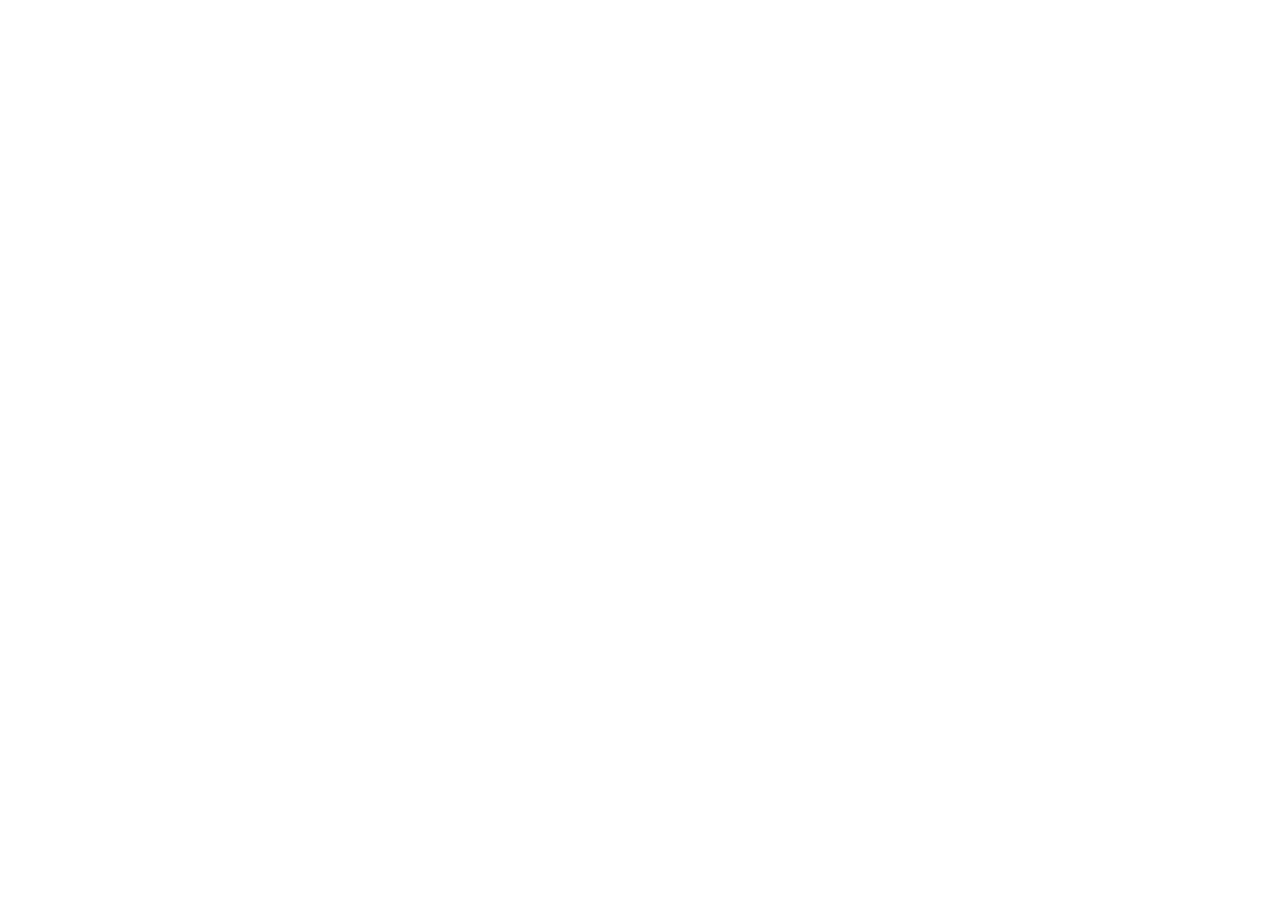
==== index.html @ 316b4f12 "Add prototype page shell, manifest, icon and README Co-Authored-By: Claude Opus 5.5 <noreply@anthrop" ====
<!doctype html>
<html lang="en">
<head>
<meta charset="utf-8">
<meta name="viewport" content="width=device-width, initial-scale=1, viewport-fit=cover">
<meta name="theme-color" content="#15171A">
<meta name="apple-mobile-web-app-capable" content="yes">
<meta name="apple-mobile-web-app-title" content="Porchlight">
<title>Porchlight — prototype</title>
<link rel="manifest" href="manifest.webmanifest">
<link rel="icon" href="icon.svg" type="image/svg+xml">
<link rel="preconnect" href="https://fonts.googleapis.com">
<link rel="stylesheet" href="https://fonts.googleapis.com/css2?family=Inter:wght@400;500;600;700&family=Space+Grotesk:wght@500;600;700&display=swap">
<link rel="stylesheet" href="styles.css">
</head>
<body>
<div id="app" aria-live="polite"></div>
<noscript>This prototype needs JavaScript turned on.</noscript>
<script src="app.js"></script>
</body>
</html>
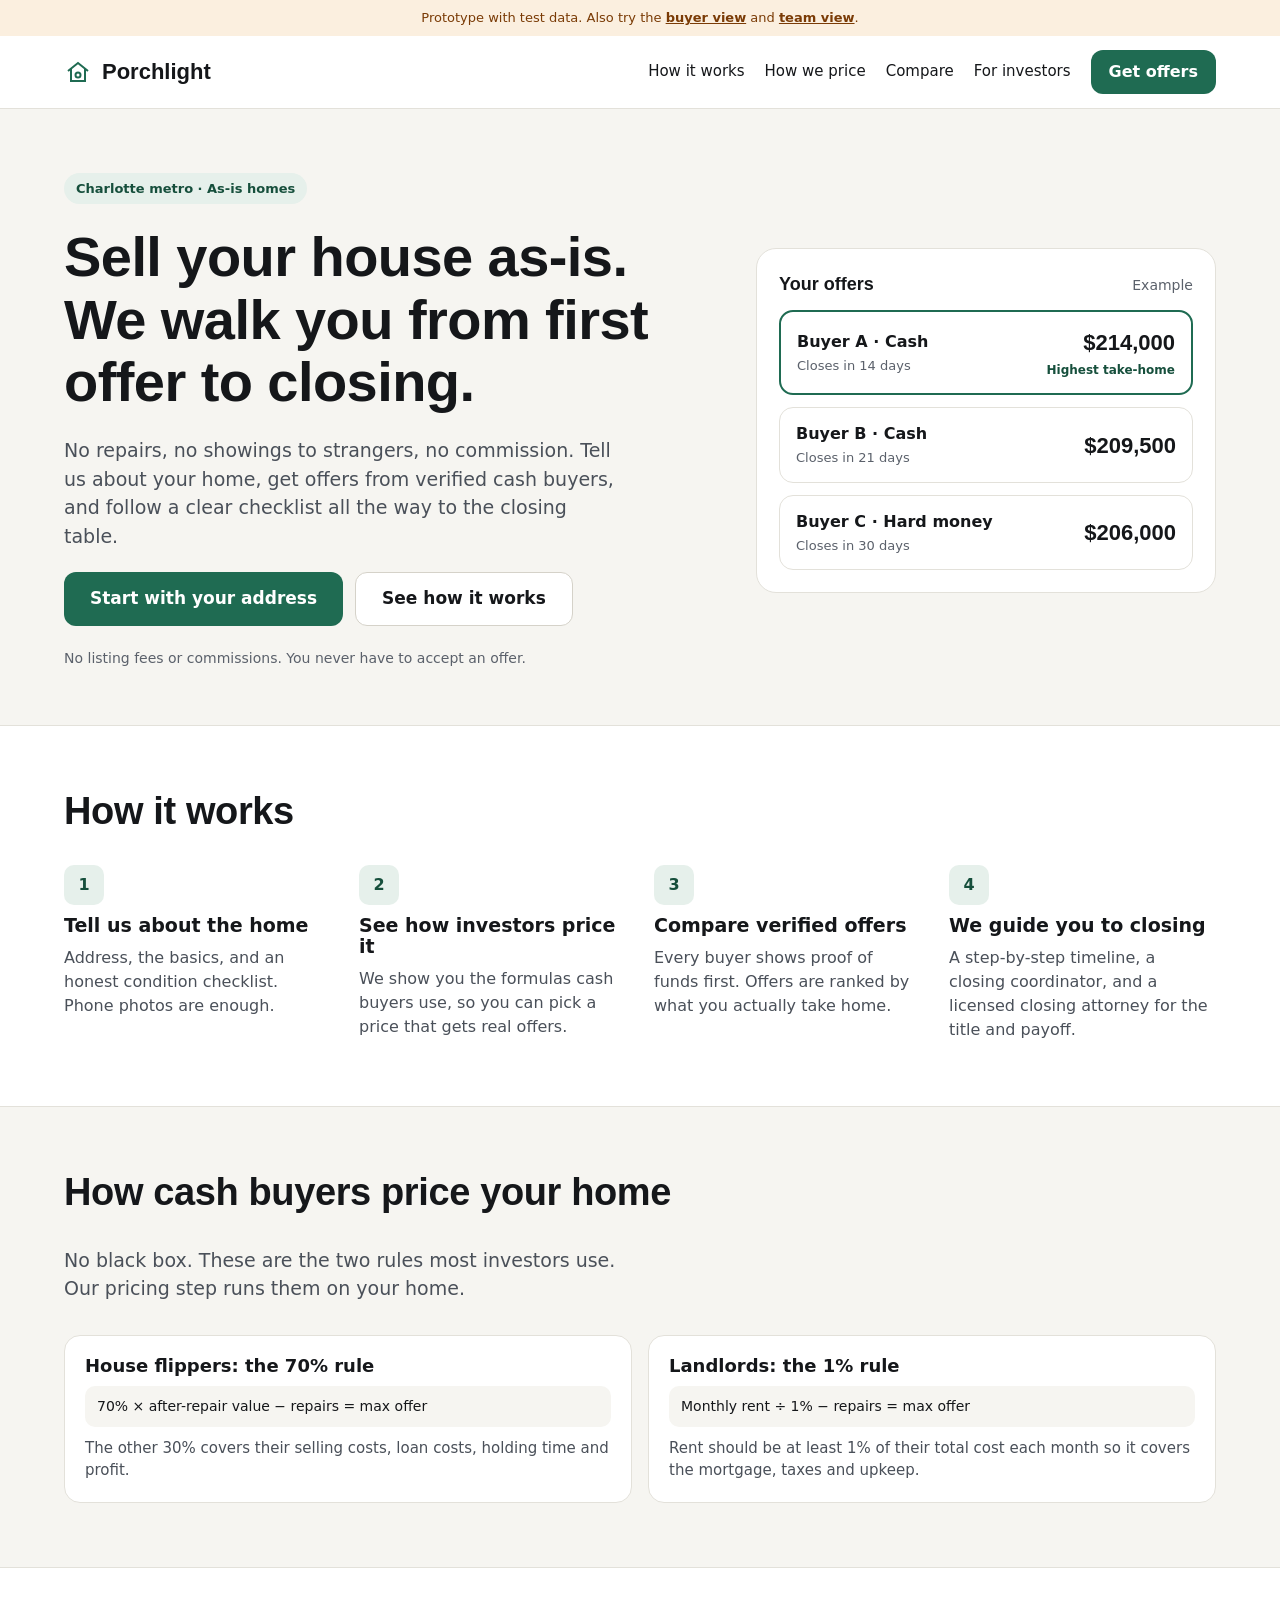
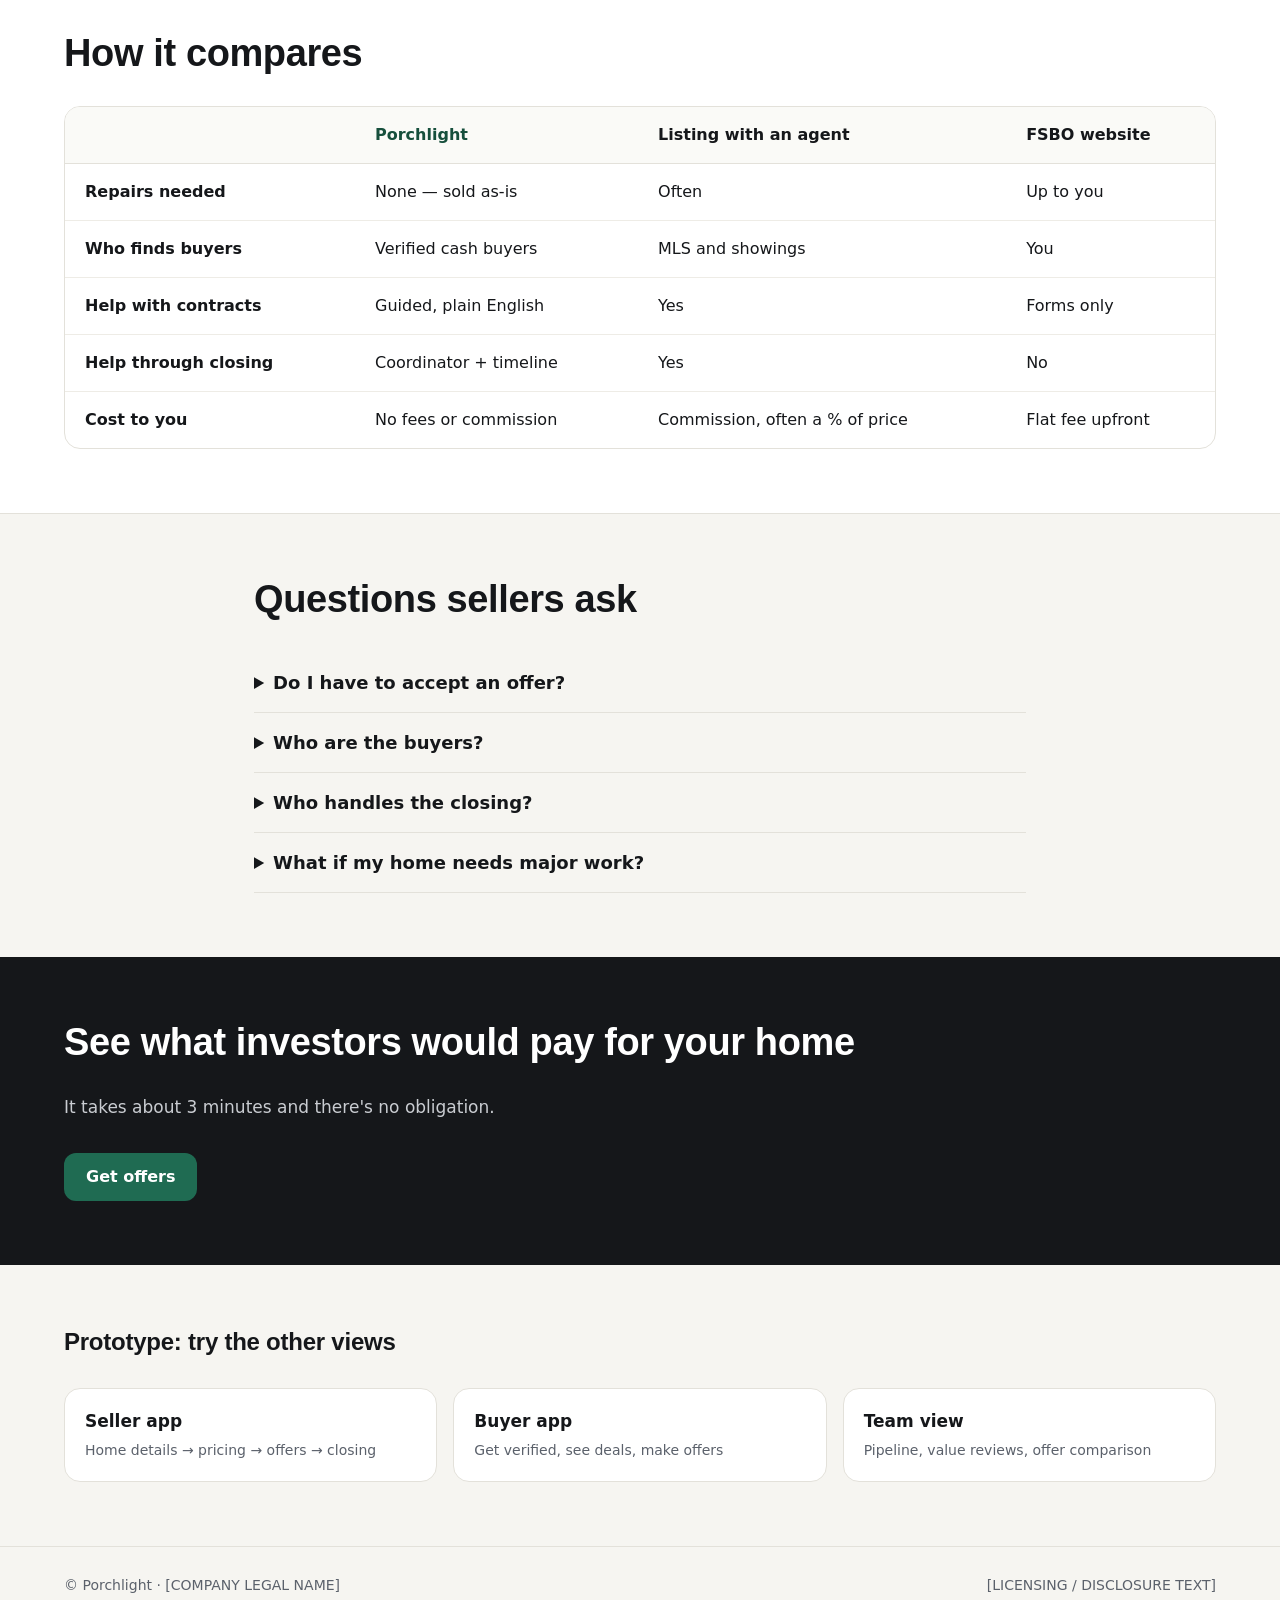
==== commit 227f29ad: "Add seller landing page as the front door; move app to app.html Co-Authored-By: Claude Opus 5.5 <nor" ====
--- a/index.html
+++ b/index.html
@@ -4,18 +4,212 @@
 <meta charset="utf-8">
 <meta name="viewport" content="width=device-width, initial-scale=1, viewport-fit=cover">
 <meta name="theme-color" content="#15171A">
-<meta name="apple-mobile-web-app-capable" content="yes">
-<meta name="apple-mobile-web-app-title" content="Porchlight">
-<title>Porchlight — prototype</title>
+<meta name="description" content="Sell your house as-is in the Charlotte area. Get offers from verified cash buyers and a guided path from offer to closing.">
+<title>Porchlight — Sell as-is, guided to closing</title>
 <link rel="manifest" href="manifest.webmanifest">
 <link rel="icon" href="icon.svg" type="image/svg+xml">
 <link rel="preconnect" href="https://fonts.googleapis.com">
 <link rel="stylesheet" href="https://fonts.googleapis.com/css2?family=Inter:wght@400;500;600;700&family=Space+Grotesk:wght@500;600;700&display=swap">
-<link rel="stylesheet" href="styles.css">
+<style>
+* { box-sizing: border-box; }
+body { margin: 0; background: #F6F5F1; color: #15171A; font: 16px/1.5 Inter, system-ui, -apple-system, sans-serif; }
+a { color: #1F6B52; }
+h1, h2, h3 { margin: 0; line-height: 1.12; }
+h1, h2 { font-family: 'Space Grotesk', Inter, sans-serif; letter-spacing: -0.01em; }
+p { margin: 0; }
+.wrap { max-width: 1200px; margin: 0 auto; padding: 0 24px; }
+.demo-bar { background: #FBEFDF; color: #7A3B06; font-size: 13px; text-align: center; padding: 8px 16px; }
+.demo-bar a { color: #7A3B06; font-weight: 600; }
+header { background: #FFFFFF; border-bottom: 1px solid #E3E1DA; position: sticky; top: 0; z-index: 10; }
+.nav { display: flex; flex-wrap: wrap; align-items: center; justify-content: space-between; gap: 12px; padding: 14px 24px; max-width: 1200px; margin: 0 auto; }
+.brand { display: flex; align-items: center; gap: 10px; font-family: 'Space Grotesk', sans-serif; font-weight: 700; font-size: 22px; color: #15171A; text-decoration: none; }
+.links { display: flex; flex-wrap: wrap; align-items: center; gap: 4px 20px; font-size: 15px; }
+.links a { color: #15171A; text-decoration: none; padding: 10px 0; }
+.btn { display: inline-flex; align-items: center; justify-content: center; min-height: 48px; padding: 0 22px; border-radius: 12px; font-weight: 600; text-decoration: none; font-size: 16px; }
+.btn.primary { background: #1F6B52; color: #FFFFFF; }
+.btn.primary:hover { background: #164F3C; color: #FFFFFF; }
+.btn.ghost { background: #FFFFFF; color: #15171A; border: 1px solid #D5D2C9; }
+.links .btn { padding: 0 18px; min-height: 44px; color: #FFFFFF; }
+.hero { padding: 64px 0 56px; }
+.hero .wrap { display: flex; flex-wrap: wrap; align-items: center; gap: 48px; }
+.hero-copy { flex: 1 1 460px; min-width: 0; display: flex; flex-direction: column; gap: 22px; }
+.tag { align-self: flex-start; background: #E6F0EB; color: #164F3C; font-size: 13px; font-weight: 600; padding: 6px 12px; border-radius: 999px; }
+.hero h1 { font-size: clamp(36px, 6vw, 56px); }
+.lead { font-size: 19px; color: #4A5059; max-width: 560px; }
+.ctas { display: flex; flex-wrap: wrap; gap: 12px; }
+.ctas .btn { min-height: 54px; font-size: 17px; padding: 0 26px; }
+.fine { font-size: 14px; color: #5B616B; }
+.offers { flex: 1 1 360px; max-width: 460px; min-width: 0; background: #FFFFFF; border: 1px solid #E3E1DA; border-radius: 20px; padding: 22px; display: flex; flex-direction: column; gap: 12px; }
+.offers .head { display: flex; justify-content: space-between; align-items: baseline; }
+.offers .head strong { font-family: 'Space Grotesk', sans-serif; font-size: 18px; }
+.offer { border: 1px solid #E3E1DA; border-radius: 14px; padding: 14px 16px; display: flex; justify-content: space-between; align-items: center; gap: 10px; }
+.offer.top { border: 2px solid #1F6B52; }
+.offer .who { display: flex; flex-direction: column; gap: 2px; }
+.offer .who span { font-size: 13px; color: #5B616B; }
+.offer .amt { text-align: right; display: flex; flex-direction: column; gap: 2px; }
+.offer .amt b { font-family: 'Space Grotesk', sans-serif; font-size: 22px; }
+.offer .amt span { font-size: 12px; font-weight: 600; color: #164F3C; }
+section.band { background: #FFFFFF; border-top: 1px solid #E3E1DA; border-bottom: 1px solid #E3E1DA; }
+.section { padding: 64px 24px; display: flex; flex-direction: column; gap: 32px; }
+.section h2 { font-size: clamp(28px, 4vw, 38px); }
+.steps { display: grid; grid-template-columns: repeat(auto-fit, minmax(220px, 1fr)); gap: 28px; }
+.step { display: flex; flex-direction: column; gap: 10px; }
+.step .n { width: 40px; height: 40px; border-radius: 10px; background: #E6F0EB; color: #164F3C; font-weight: 700; display: flex; align-items: center; justify-content: center; }
+.step h3 { font-size: 19px; }
+.step p { color: #4A5059; }
+.rules { display: grid; grid-template-columns: repeat(auto-fit, minmax(280px, 1fr)); gap: 16px; }
+.rule { background: #FFFFFF; border: 1px solid #E3E1DA; border-radius: 16px; padding: 20px; display: flex; flex-direction: column; gap: 10px; }
+.rule h3 { font-size: 18px; }
+.rule .f { background: #F6F5F1; border-radius: 10px; padding: 10px 12px; font-size: 14px; }
+.rule p { color: #4A5059; font-size: 15px; }
+.table-box { overflow-x: auto; background: #FFFFFF; border: 1px solid #E3E1DA; border-radius: 16px; }
+table { width: 100%; min-width: 640px; border-collapse: collapse; font-size: 16px; }
+th, td { text-align: left; padding: 16px 20px; border-bottom: 1px solid #EEECE6; vertical-align: top; }
+thead th { background: #FAFAF7; border-bottom: 1px solid #E3E1DA; }
+thead th.us { color: #164F3C; }
+tbody th { font-weight: 600; }
+tbody tr:last-child th, tbody tr:last-child td { border-bottom: none; }
+.faq { max-width: 820px; }
+details { border-bottom: 1px solid #E3E1DA; padding: 16px 0; }
+summary { font-weight: 600; font-size: 18px; cursor: pointer; }
+details p { margin-top: 10px; color: #4A5059; }
+.cta-band { background: #15171A; color: #FFFFFF; }
+.cta-band .section { align-items: flex-start; }
+.cta-band p { color: #C9CCD1; font-size: 17px; max-width: 620px; }
+.roles { display: grid; grid-template-columns: repeat(auto-fit, minmax(240px, 1fr)); gap: 16px; }
+.role { background: #FFFFFF; border: 1px solid #E3E1DA; border-radius: 16px; padding: 20px; display: flex; flex-direction: column; gap: 6px; text-decoration: none; color: #15171A; }
+.role strong { font-size: 17px; }
+.role span { color: #5B616B; font-size: 14px; }
+footer { border-top: 1px solid #E3E1DA; }
+footer .wrap { padding: 28px 24px; display: flex; flex-wrap: wrap; justify-content: space-between; gap: 12px; font-size: 14px; color: #5B616B; }
+@media (max-width: 640px) {
+  .links a:not(.btn) { display: none; }
+  .hero { padding: 40px 0; }
+  .section { padding: 48px 24px; }
+  .ctas .btn { width: 100%; }
+}
+</style>
 </head>
 <body>
-<div id="app" aria-live="polite"></div>
-<noscript>This prototype needs JavaScript turned on.</noscript>
-<script src="app.js"></script>
+
+<div class="demo-bar">Prototype with test data. Also try the <a href="app.html#/buy">buyer view</a> and <a href="app.html#/team">team view</a>.</div>
+
+<header>
+  <nav class="nav" aria-label="Main">
+    <a class="brand" href="./">
+      <svg width="28" height="28" viewBox="0 0 28 28" fill="none" stroke="#1F6B52" stroke-width="2" aria-hidden="true"><path d="M4 13 14 5l10 8"/><path d="M7 11v12h14V11"/><circle cx="14" cy="17" r="2.5"/></svg>
+      Porchlight
+    </a>
+    <div class="links">
+      <a href="#how">How it works</a>
+      <a href="#pricing">How we price</a>
+      <a href="#compare">Compare</a>
+      <a href="app.html#/buy">For investors</a>
+      <a class="btn primary" href="app.html#/sell/1">Get offers</a>
+    </div>
+  </nav>
+</header>
+
+<main>
+  <section class="hero">
+    <div class="wrap">
+      <div class="hero-copy">
+        <span class="tag">Charlotte metro · As-is homes</span>
+        <h1>Sell your house as&#8209;is. We walk you from first offer to closing.</h1>
+        <p class="lead">No repairs, no showings to strangers, no commission. Tell us about your home, get offers from verified cash buyers, and follow a clear checklist all the way to the closing table.</p>
+        <div class="ctas">
+          <a class="btn primary" href="app.html#/sell/1">Start with your address</a>
+          <a class="btn ghost" href="#how">See how it works</a>
+        </div>
+        <p class="fine">No listing fees or commissions. You never have to accept an offer.</p>
+      </div>
+      <div class="offers" aria-label="Example offers">
+        <div class="head"><strong>Your offers</strong><span class="fine">Example</span></div>
+        <div class="offer top"><div class="who"><b>Buyer A · Cash</b><span>Closes in 14 days</span></div><div class="amt"><b>$214,000</b><span>Highest take-home</span></div></div>
+        <div class="offer"><div class="who"><b>Buyer B · Cash</b><span>Closes in 21 days</span></div><div class="amt"><b>$209,500</b></div></div>
+        <div class="offer"><div class="who"><b>Buyer C · Hard money</b><span>Closes in 30 days</span></div><div class="amt"><b>$206,000</b></div></div>
+      </div>
+    </div>
+  </section>
+
+  <section class="band" id="how">
+    <div class="wrap section">
+      <h2>How it works</h2>
+      <div class="steps">
+        <div class="step"><span class="n">1</span><h3>Tell us about the home</h3><p>Address, the basics, and an honest condition checklist. Phone photos are enough.</p></div>
+        <div class="step"><span class="n">2</span><h3>See how investors price it</h3><p>We show you the formulas cash buyers use, so you can pick a price that gets real offers.</p></div>
+        <div class="step"><span class="n">3</span><h3>Compare verified offers</h3><p>Every buyer shows proof of funds first. Offers are ranked by what you actually take home.</p></div>
+        <div class="step"><span class="n">4</span><h3>We guide you to closing</h3><p>A step-by-step timeline, a closing coordinator, and a licensed closing attorney for the title and payoff.</p></div>
+      </div>
+    </div>
+  </section>
+
+  <section id="pricing">
+    <div class="wrap section">
+      <h2>How cash buyers price your home</h2>
+      <p class="lead">No black box. These are the two rules most investors use. Our pricing step runs them on your home.</p>
+      <div class="rules">
+        <div class="rule"><h3>House flippers: the 70% rule</h3><div class="f">70% × after-repair value − repairs = max offer</div><p>The other 30% covers their selling costs, loan costs, holding time and profit.</p></div>
+        <div class="rule"><h3>Landlords: the 1% rule</h3><div class="f">Monthly rent ÷ 1% − repairs = max offer</div><p>Rent should be at least 1% of their total cost each month so it covers the mortgage, taxes and upkeep.</p></div>
+      </div>
+    </div>
+  </section>
+
+  <section class="band" id="compare">
+    <div class="wrap section">
+      <h2>How it compares</h2>
+      <div class="table-box">
+        <table>
+          <thead><tr><th scope="col"></th><th scope="col" class="us">Porchlight</th><th scope="col">Listing with an agent</th><th scope="col">FSBO website</th></tr></thead>
+          <tbody>
+            <tr><th scope="row">Repairs needed</th><td>None — sold as-is</td><td>Often</td><td>Up to you</td></tr>
+            <tr><th scope="row">Who finds buyers</th><td>Verified cash buyers</td><td>MLS and showings</td><td>You</td></tr>
+            <tr><th scope="row">Help with contracts</th><td>Guided, plain English</td><td>Yes</td><td>Forms only</td></tr>
+            <tr><th scope="row">Help through closing</th><td>Coordinator + timeline</td><td>Yes</td><td>No</td></tr>
+            <tr><th scope="row">Cost to you</th><td>No fees or commission</td><td>Commission, often a % of price</td><td>Flat fee upfront</td></tr>
+          </tbody>
+        </table>
+      </div>
+    </div>
+  </section>
+
+  <section>
+    <div class="wrap section faq">
+      <h2>Questions sellers ask</h2>
+      <div>
+        <details><summary>Do I have to accept an offer?</summary><p>No. You can counter, ask questions, or walk away at no cost.</p></details>
+        <details><summary>Who are the buyers?</summary><p>Investors from our verified buyer network, and sometimes [COMPANY NAME] itself. Any offer from us is clearly labeled and shown next to every other offer.</p></details>
+        <details><summary>Who handles the closing?</summary><p>A North Carolina closing attorney handles the title, payoff and deed. We keep everyone on schedule.</p></details>
+        <details><summary>What if my home needs major work?</summary><p>That is exactly what our buyers look for. Just be honest in the condition checklist.</p></details>
+      </div>
+    </div>
+  </section>
+
+  <section class="cta-band">
+    <div class="wrap section">
+      <h2>See what investors would pay for your home</h2>
+      <p>It takes about 3 minutes and there's no obligation.</p>
+      <a class="btn primary" href="app.html#/sell/1">Get offers</a>
+    </div>
+  </section>
+
+  <section>
+    <div class="wrap section">
+      <h2 style="font-size:24px">Prototype: try the other views</h2>
+      <div class="roles">
+        <a class="role" href="app.html#/sell/1"><strong>Seller app</strong><span>Home details → pricing → offers → closing</span></a>
+        <a class="role" href="app.html#/buy"><strong>Buyer app</strong><span>Get verified, see deals, make offers</span></a>
+        <a class="role" href="app.html#/team"><strong>Team view</strong><span>Pipeline, value reviews, offer comparison</span></a>
+      </div>
+    </div>
+  </section>
+</main>
+
+<footer>
+  <div class="wrap">
+    <span>© Porchlight · [COMPANY LEGAL NAME]</span>
+    <span>[LICENSING / DISCLOSURE TEXT]</span>
+  </div>
+</footer>
 </body>
 </html>
